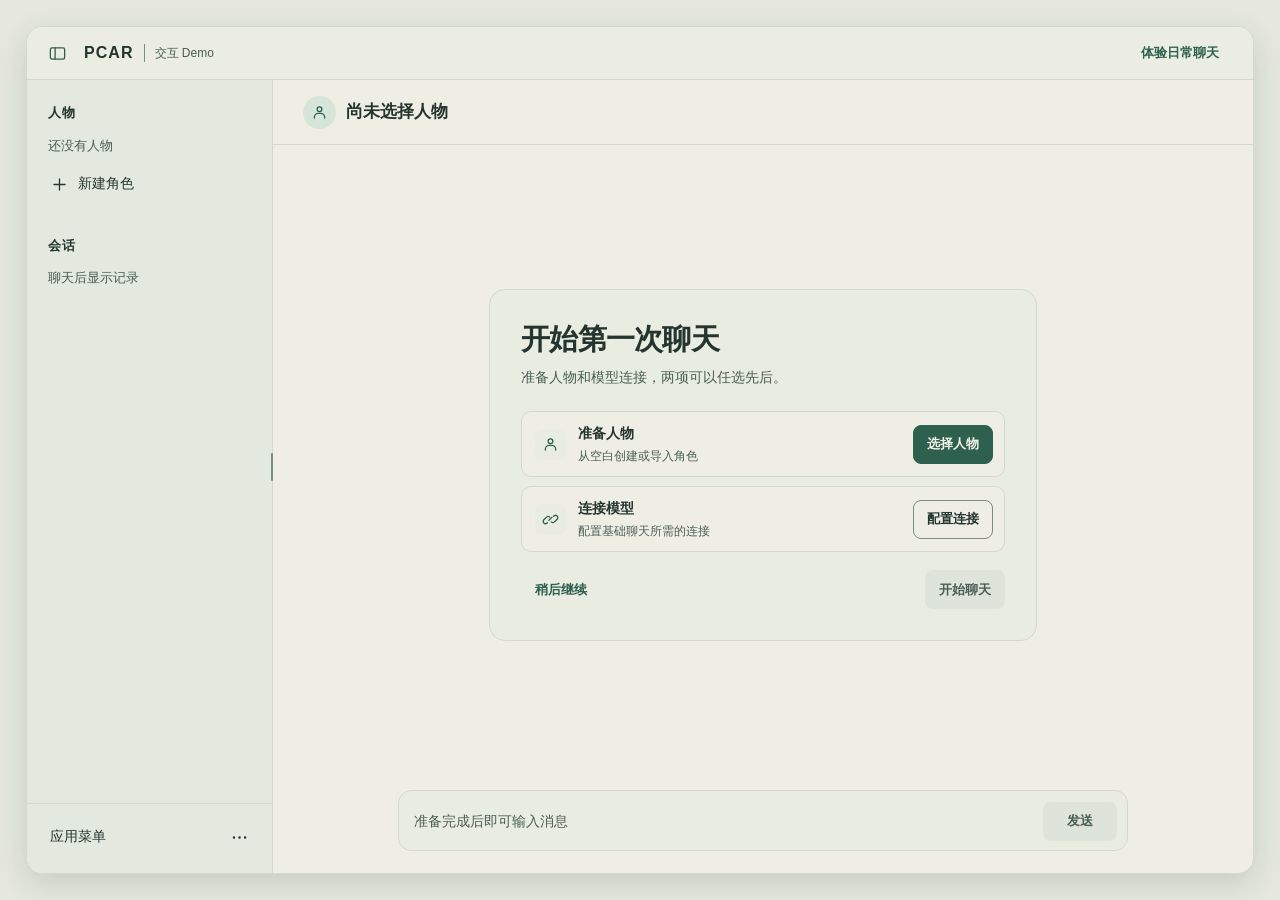
==== persona_runtime/workbench_web/index.html @ 3b4c65bb "feat: 合并 PCAR 1.3.0 会话命名与历史记忆候选" ====
<!doctype html>
<html lang="zh-CN" data-appearance="system">
<head>
  <meta charset="utf-8">
  <meta name="viewport" content="width=device-width, initial-scale=1">
  <meta http-equiv="Content-Security-Policy" content="default-src 'none'; script-src 'unsafe-inline'; style-src 'unsafe-inline'; img-src data:; connect-src 'none'; base-uri 'none'; form-action 'none'">
  <title>PCAR 工作台</title>
  <script id="appearance-startup">
    const appearanceRoot = document.documentElement;
    const systemAppearance = matchMedia("(prefers-color-scheme: dark)");
    const forcedColors = matchMedia("(forced-colors: active)");
    const themeTokens = ["stage","surface","rail","panel","field","accent","accent-hover",
                         "on-accent","focus","selected","hover","selection"];
    const rgb = hex => hex.match(/\w\w/g).map(part => parseInt(part,16));
    const blend = (from,to,weight) => from.map((value,i)=>Math.round(value+(to[i]-value)*weight));
    function luminance(color) {
      const linear=color.map(channel=>{
        const value=channel/255;
        return value<=.04045?value/12.92:((value+.055)/1.055)**2.4;
      });
      return .2126*linear[0]+.7152*linear[1]+.0722*linear[2];
    }
    function contrast(left,right) {
      const levels=[luminance(left),luminance(right)].sort((a,b)=>b-a);
      return (levels[0]+.05)/(levels[1]+.05);
    }
    function applyAccent(theme) {
      const value=appearanceRoot.dataset.accent;
      if(!/^#[0-9a-f]{6}$/i.test(value||"") || forcedColors.matches){
        for(const token of themeTokens)appearanceRoot.style.removeProperty("--"+token);
        return;
      }
      const seed=rgb(value), dark=theme==="dark";
      const bases=dark?["#1a211e","#232c27","#1e2823","#27332c","#19241e"]:
                       ["#e6e8de","#efeee4","#e4e9df","#e9ece1","#f3f1e7"];
      const ink=rgb(dark?"#dce6dc":"#24352f"), muted=rgb(dark?"#a2b6aa":"#495e54");
      function tint(base,weight,labels=[ink,muted]){
        while(weight>0){
          const result=blend(base,seed,weight);
          if(labels.every(label=>contrast(label,result)>=4.5))return result;
          weight-=.01;
        }
        return base;
      }
      const colors=bases.map(base=>tint(rgb(base),.08));
      const [stage,surface,rail,panel,field]=colors;
      const toward=dark?[255,255,255]:[0,0,0];
      const selected=tint(surface,.18), hover=tint(surface,.10);
      const selection=tint(surface,.26,[ink]);
      function legible(weight,ratio) {
        let adjusted=seed;
        for(let step=0;step<=100;step++){
          adjusted=blend(seed,toward,Math.min(1,weight+step/100));
          if([...colors,selected,hover,selection].every(background=>contrast(adjusted,background)>=ratio))break;
        }
        return adjusted;
      }
      const accent=legible(0,4.5), accentHover=legible(.12,4.5), focus=legible(0,3);
      const white=[255,255,255], black=[0,0,0];
      const foreground=Math.min(contrast(white,accent),contrast(white,accentHover))>=4.5?white:black;
      const palette=[stage,surface,rail,panel,field,accent,accentHover,foreground,focus,selected,hover,selection];
      themeTokens.forEach((token,i)=>appearanceRoot.style.setProperty("--"+token,"rgb("+palette[i].join(", ")+")"));
    }
    function applyAppearance() {
      const mode = appearanceRoot.dataset.appearance;
      const theme = mode === "system" ? (systemAppearance.matches ? "dark" : "light") : mode;
      appearanceRoot.dataset.theme = theme;
      applyAccent(theme);
      return theme;
    }
    applyAppearance();
  </script>
  <style>
    :root {
      color-scheme: light;
      --stage: #e6e8de;
      --surface: #efeee4;
      --rail: #e4e9df;
      --panel: #e9ece1;
      --titlebar: #ebece2;
      --field: #f3f1e7;
      --line: #d2d9ce;
      --line-strong: #7b8c81;
      --ink: #24352f;
      --muted: #495e54;
      --accent: #2e604f;
      --accent-hover: #234e40;
      --on-accent: #f3f0e6;
      --hover: #dfe8dd;
      --selected: #d6e5da;
      --selection: #c2d9ca;
      --neutral-bubble: #e5e3d9;
      --disabled: #dfe4db;
      --focus: #3e7562;
      --error: #943c32;
      --shadow: #20372b28;
      --overlay: #24392d52;
      --sidebar: 246px;
      font: 14px/1.55 "Segoe UI", "Microsoft YaHei UI", "Microsoft YaHei", "PingFang SC", sans-serif;
      color: var(--ink);
      background: var(--stage);
      accent-color: var(--accent);
      caret-color: var(--accent);
      scrollbar-color: var(--line-strong) transparent;
    }
    :root[data-theme="dark"] {
      color-scheme: dark;
      --stage: #1a211e;
      --surface: #232c27;
      --rail: #1e2823;
      --panel: #27332c;
      --titlebar: #252f29;
      --field: #19241e;
      --line: #34463a;
      --line-strong: #6c877a;
      --ink: #dce6dc;
      --muted: #a2b6aa;
      --accent: #a1c9b2;
      --accent-hover: #b3d3bf;
      --on-accent: #20332a;
      --hover: #2b4135;
      --selected: #304e40;
      --selection: #406551;
      --neutral-bubble: #303b32;
      --disabled: #2f4036;
      --focus: #88b9a1;
      --error: #eda497;
      --shadow: #08110d66;
      --overlay: #0d1712a6;
    }
    ::selection { background: var(--selection); color: var(--ink); }
    *, *::before, *::after { box-sizing: border-box; }
    body { margin: 0; min-width: 288px; }
    button, input, textarea, select { font: inherit; }
    :where(input:not([type="checkbox"], [type="radio"], [type="range"]), textarea, select) {
      min-width: 0; min-height: 38px; padding: 7px 10px; border-radius: 8px;
      border: 1px solid var(--line-strong); background: var(--field); color: var(--ink);
    }
    button { color: inherit; cursor: pointer; }
    button:disabled { cursor: default; }
    [hidden] { display: none !important; }
    :focus-visible { outline: 2px solid var(--focus); outline-offset: 3px; }
    h1, h2, h3, p { margin: 0; }
    .svg-symbols { position: absolute; width: 0; height: 0; overflow: hidden; }
    .icon { display: inline-block; width: 19px; height: 19px; flex: 0 0 auto; fill: none; stroke: currentColor; stroke-width: 1.65; stroke-linecap: round; stroke-linejoin: round; vertical-align: middle; }
    .stage { padding: 26px; min-height: 100dvh; display: grid; place-items: center; }
    .window { position: relative; display: grid; grid-template-rows: 53px minmax(0, 1fr); width: min(1388px, 100%); height: min(884px, calc(100dvh - 52px)); min-height: 440px; background: var(--surface); border: 1px solid var(--line); border-radius: 16px; box-shadow: 0 10px 30px var(--shadow); overflow: hidden; }
    .titlebar { display: flex; align-items: center; justify-content: space-between; gap: 12px; padding: 0 20px 0 13px; border-bottom: 1px solid var(--line); background: var(--titlebar); z-index: 3; }
    #announcement-open { margin-inline-start: auto; flex-shrink: 0; }
    .announcement-entry + .announcement-entry { border-top: 1px solid var(--line); padding-block-start: 12px; }
    .announcement-entry ul { padding-inline-start: 1.4em; }
    .announcement-entry li + li { margin-block-start: 6px; }
    .brand, .title-actions { display: flex; align-items: center; gap: 10px; }
    .brand strong { font-size: 16px; letter-spacing: .065em; }
    .demo-label { color: var(--muted); font-size: 12px; border-left: 1px solid var(--line-strong); padding-left: 10px; white-space: nowrap; }
    .layout { display: grid; min-height: 0; grid-template-columns: var(--sidebar) minmax(0, 1fr); }
    .layout.collapsed { grid-template-columns: 0 minmax(0, 1fr); }
    .sidebar { position: relative; min-height: 0; display: flex; flex-direction: column; background: var(--rail); border-right: 1px solid var(--line); }
    .sidebar-content { min-height: 0; flex: 1; overflow: auto; padding: 22px 14px 20px; scrollbar-width: thin; }
    .rail-section + .rail-section { margin-top: 29px; }
    .section-heading { display: flex; align-items: center; justify-content: space-between; min-height: 31px; padding: 0 3px 8px 7px; }
    .section-heading h2 { font-size: 13px; font-weight: 700; letter-spacing: .05em; }
    .rail-list { display: grid; gap: 4px; }
    .rail-row { display: flex; align-items: center; gap: 9px; min-height: 42px; width: 100%; padding: 6px 9px; border: 0; border-radius: 9px; background: transparent; text-align: left; }
    .rail-row:hover { background: var(--hover); }
    .rail-row[aria-current="true"] { background: var(--selected); font-weight: 650; }
    .row-text { min-width: 0; overflow: hidden; white-space: nowrap; text-overflow: ellipsis; }
    .rail-empty { color: var(--muted); font-size: 13px; padding: 3px 7px 7px; }
    .rail-search { display: flex; align-items: center; gap: 7px; margin-bottom: 9px; padding: 0 9px; height: 37px; background: var(--field); border: 1px solid var(--line-strong); border-radius: 8px; color: var(--muted); }
    .rail-search input { min-width: 0; min-height: 0; width: 100%; padding: 0; background: transparent; border: 0; outline: 0; color: var(--ink); font-size: 13px; }
    .rail-search:focus-within { outline: 2px solid var(--focus); outline-offset: 2px; }
    .rail-search .icon { width: 15px; height: 15px; }
    .rail-footer { margin-top: auto; padding: 12px 14px 15px; border-top: 1px solid var(--line); }
    .rail-footer button { justify-content: space-between; }
    .menu { position: absolute; z-index: 5; bottom: 62px; left: 12px; right: 12px; max-height: calc(100% - 74px); overflow: auto; border: 1px solid var(--line-strong); padding: 6px; border-radius: 12px; background: var(--surface); box-shadow: 0 8px 24px var(--shadow); }
    .menu button { min-height: 38px; }
    .appearance-setting { padding: 6px 9px 10px; margin-bottom: 3px; border-bottom: 1px solid var(--line); }
    .resize { position: absolute; inset: 0 -4px 0 auto; width: 8px; z-index: 2; cursor: ew-resize; touch-action: none; }
    .resize::after { content: ""; position: absolute; top: 47%; left: 3px; width: 2px; height: 28px; background: var(--line-strong); border-radius: 2px; }
    .collapsed .sidebar { visibility: hidden; overflow: hidden; }
    .scrim { display: none; }
    .conversation { min-width: 0; min-height: 0; display: grid; grid-template-columns: minmax(0, 1fr); grid-template-rows: 65px minmax(0, 1fr) auto; }
    .chat-header { display: flex; align-items: center; justify-content: space-between; gap: 12px; padding: 0 clamp(14px, 3vw, 30px); border-bottom: 1px solid var(--line); }
    .chat-person { display: flex; align-items: center; gap: 10px; min-width: 0; }
    .chat-person h1 { overflow: hidden; text-overflow: ellipsis; white-space: nowrap; font-size: 17px; font-weight: 700; }
    .avatar { width: 33px; height: 33px; display: inline-grid; place-items: center; flex: 0 0 auto; border-radius: 50%; overflow: hidden; background: var(--selected); color: var(--accent); }
    .avatar img { display: block; width: 100%; height: 100%; object-fit: cover; }
    .appearance-accent { display: flex; align-items: center; gap: 8px; }
    .appearance-accent input { width: 36px; height: 28px; padding: 1px; cursor: pointer; }
    .persona-image-preview { display: block; width: 120px; height: 68px; object-fit: cover; border-radius: 8px; margin-block: 6px; }
    .persona-image-preview[data-kind="avatar"] { width: 48px; height: 48px; border-radius: 50%; }
    .persona-image-preview[hidden] { display: none; }
    .avatar.small { width: 29px; height: 29px; }
    .avatar.small .icon { width: 16px; height: 16px; }
    .timeline { overflow: auto; min-height: 0; padding: 28px clamp(12px, 4vw, 44px); scrollbar-width: thin; }
    .timeline.has-wallpaper {
      background-image: linear-gradient(color-mix(in srgb, var(--surface) 62%, transparent),
                                        color-mix(in srgb, var(--surface) 62%, transparent)), var(--chat-wallpaper);
      background-size: cover;
      background-position: center;
      background-repeat: no-repeat;
    }
    @media (forced-colors: active) { .timeline.has-wallpaper { background-image: none; } }
    .timeline.first { display: grid; align-items: center; justify-items: center; }
    .onboarding { width: min(100%, 548px); padding: clamp(18px, 3.2vw, 31px); background: var(--panel); border: 1px solid var(--line); border-radius: 16px; }
    .onboarding h2 { font-size: clamp(22px, 2.6vw, 29px); line-height: 1.25; font-weight: 700; letter-spacing: -.025em; }
    .onboarding > p { margin-top: 10px; color: var(--muted); }
    .setup-steps { display: grid; gap: 9px; margin: 23px 0 18px; }
    .step { display: flex; align-items: center; gap: 12px; min-height: 66px; padding: 10px 11px 10px 13px; border: 1px solid var(--line); border-radius: 10px; background: var(--surface); }
    .step .step-copy { min-width: 0; flex: 1; }
    .step strong { display: block; font-size: 14px; }
    .step small { display: block; color: var(--muted); font-size: 12px; margin-top: 2px; overflow-wrap: anywhere; }
    .step-icon { display: inline-grid; place-items: center; flex: 0 0 auto; width: 31px; height: 31px; color: var(--accent); background: var(--panel); border-radius: 8px; }
    .guide-actions { display: flex; align-items: center; justify-content: space-between; gap: 10px; }
    .button { display: inline-flex; align-items: center; justify-content: center; gap: 7px; min-height: 39px; padding: 7px 13px; border: 1px solid var(--line-strong); border-radius: 8px; background: var(--surface); font-size: 13px; font-weight: 600; white-space: nowrap; }
    .button:hover { background: var(--hover); }
    .button.primary { background: var(--accent); color: var(--on-accent); border-color: var(--accent); }
    .button.primary:hover { background: var(--accent-hover); }
    .button.ghost { border-color: transparent; background: transparent; color: var(--accent); }
    .button.ghost:hover { background: var(--hover); }
    .button:disabled, .button.primary:disabled { background: var(--disabled); border-color: transparent; color: var(--muted); }
    .icon-button { display: inline-grid; place-items: center; width: 34px; height: 34px; padding: 0; border: 0; border-radius: 8px; background: transparent; color: var(--accent); }
    .icon-button:hover { background: var(--hover); }
    .conversation-inner { width: min(100%, 730px); margin: 0 auto; display: grid; align-content: start; gap: 13px; }
    .date-divider { justify-self: center; color: var(--muted); font-size: 12px; margin: 7px 0 9px; }
    .has-wallpaper :is(.date-divider, .chat-empty, .outbox-status) { background: var(--surface); border-radius: 9px; padding: 3px 9px; }
    .bubble { width: fit-content; max-width: min(82%, 555px); padding: 11px 15px; border-radius: 14px; background: var(--neutral-bubble); overflow-wrap: anywhere; white-space: pre-wrap; }
    .bubble[data-clock]::after { content: attr(data-clock); display: block; margin-top: 3px; color: var(--muted); font-size: 11px; line-height: 1.3; font-variant-numeric: tabular-nums; }
    .bubble.own[data-clock]::after { text-align: end; }
    .bubble.own { justify-self: end; background: var(--selected); border-end-end-radius: 5px; }
    .bubble.reply { border-end-start-radius: 5px; }
    button.bubble { border: 0; font: inherit; color: inherit; text-align: start; cursor: pointer; }
    .message-with-menu { display: flex; align-items: center; gap: 6px; width: fit-content; max-width: min(92%, 600px); }
    .message-with-menu.own-message { justify-self: end; flex-direction: row-reverse; }
    .message-with-menu > .bubble { max-width: 100%; min-width: 0; }
    .message-menu { flex: none; min-width: 28px; min-height: 28px; padding: 2px; border: 0; border-radius: 6px;
      background: transparent; color: var(--muted); font: inherit; cursor: pointer; }
    .message-menu:hover, .message-menu:focus-visible { color: var(--text); background: var(--neutral-bubble); }
    @media (pointer: coarse) { .message-menu { min-width: 44px; min-height: 44px; } }
    .history-reference { display: flex; align-items: center; gap: .7rem; color: var(--muted); margin-bottom: 6px; }
    .history-reference span { min-width: 0; overflow: hidden; white-space: nowrap; text-overflow: ellipsis; }
    #history-reference > button { flex: none; }
    .input-buffer { display: flex; flex-wrap: wrap; align-items: center; gap: .35rem; width: min(100%, 730px); margin: 0 auto 5px; color: var(--muted); font-size: 13px; }
    .input-buffer span { flex: 1 0 auto; }
    .input-buffer .button { min-height: 33px; padding: 4px 9px; }
    .bubble[data-awaiting-confirmation] { outline: 1px dashed var(--line-strong); outline-offset: -1px; }
    .history-actions { justify-self: start; }
    .sample-bubble { width: min(78%, var(--sample-width, 295px)); display: grid; gap: 7px; padding: 16px 17px; }
    .sample-bubble span { height: 4px; display: block; border-radius: 4px; background: var(--line-strong); opacity: .6; }
    .chat-empty { display: grid; justify-items: center; align-content: center; gap: 11px; min-height: 100%; color: var(--muted); text-align: center; }
    .chat-empty strong { color: var(--ink); font-size: 18px; }
    .composer-wrap { padding: 5px clamp(12px, 4vw, 44px) 22px; }
    .composer { display: flex; align-items: flex-end; width: min(100%, 730px); gap: 10px; min-height: 61px; margin: 0 auto; padding: 9px 10px 9px 14px; background: var(--surface); border: 1px solid var(--line-strong); border-radius: 13px; }
    .composer.off { background: var(--panel); border-color: var(--line); }
    .composer textarea { flex: 1; min-width: 0; resize: none; field-sizing: content; min-height: 37px; max-height: 100px; padding: 7px 1px; border: 0; outline: none; background: transparent; color: var(--ink); line-height: 1.55; }
    .composer:focus-within { outline: 2px solid var(--focus); outline-offset: 2px; }
    input::placeholder, textarea::placeholder { color: var(--muted); opacity: 1; }
    .composer .button { min-width: 74px; }
    dialog { width: min(530px, calc(100vw - 30px)); max-height: calc(100dvh - 36px); padding: 0; border: 1px solid var(--line-strong); border-radius: 15px; color: var(--ink); background: var(--surface); box-shadow: 0 14px 40px var(--shadow); }
    dialog::backdrop { background: var(--overlay); }
    .dialog-head { display: flex; align-items: center; justify-content: space-between; gap: 12px; border-bottom: 1px solid var(--line); padding: 14px 18px 14px 22px; }
    .dialog-head h2 { font-size: 19px; }
    .dialog-body { padding: 19px 22px; display: grid; gap: 13px; }
    .dialog-foot { position: sticky; bottom: 0; display: flex; justify-content: flex-end; gap: 8px; padding: 13px 22px; border-top: 1px solid var(--line); background: var(--surface); }
    .dialog-foot:empty { display: none; }
    .import-original, .import-citation { white-space: pre-wrap; overflow-wrap: anywhere; }
    .import-range [hidden] { display: none; }
    .import-range-warning { padding: 9px 11px; border-left: 3px solid var(--accent); background: var(--panel); }
    .deepseek-guide { display: grid; gap: 12px; }
    .deepseek-guide figure { margin: 0; padding: 9px; border: 1px solid var(--line); border-radius: 9px; background: var(--surface); }
    .deepseek-guide figcaption { padding: 8px 2px 0; }
    .deepseek-guide figcaption p { margin-top: 3px; color: var(--muted); }
    .deepseek-diagram { display: flex; min-height: 46px; align-items: center; flex-wrap: wrap; gap: 6px; padding: 6px 9px; background: var(--field); border-radius: 6px; }
    .deepseek-guide-token { padding: 4px 6px; border: 1px solid var(--line-strong); border-radius: 5px; font-size: 13px; font-weight: 600; }
    .deepseek-guide-token.highlight { background: var(--selected); }
    .deepseek-guide-token.archive { border-radius: 3px 9px 3px 3px; font-family: monospace; }
    .deepseek-guide-arrow { line-height: 1; font-size: 19px; color: var(--accent); }
    .deepseek-guide-avatar { position: relative; width: 28px; height: 28px; border: 1px solid var(--line-strong); border-radius: 50%; background: var(--selected); }
    .deepseek-guide-avatar::before, .deepseek-guide-avatar::after { content: ""; position: absolute; background: var(--accent); left: 50%; transform: translateX(-50%); }
    .deepseek-guide-avatar::before { width: 7px; height: 7px; top: 5px; border-radius: 50%; }
    .deepseek-guide-avatar::after { width: 14px; height: 7px; bottom: 4px; border-radius: 8px 8px 3px 3px; }
    .import-create-actions { width:100%; display:flex; align-items:center; flex-wrap:wrap; justify-content:space-between; gap:7px; }
    .import-create-actions label { display:flex; align-items:center; gap:5px; }
    .import-card-toast { position: fixed; z-index: 1; inset-block-start: 14px; inset-inline: 0; inline-size: fit-content;
      max-inline-size: calc(100vw - 28px); margin-inline: auto; padding: 9px 15px; border-radius: 10px;
      background: var(--ink); color: var(--surface); font-weight: 600; text-align: center; overflow-wrap: anywhere;
      pointer-events: none; box-shadow: 0 3px 12px var(--shadow); }
    textarea[aria-invalid="true"] { border-color: var(--error); outline: 2px solid var(--error); outline-offset: 1px; }
    dialog textarea.import-card-prompt { min-height: clamp(160px, 38dvh, 440px); line-height: 1.5; }
    .field[hidden] { display: none; }
    @keyframes pcar-card-field-shake {
      25%, 75% { transform: translateX(-3px); }
      50% { transform: translateX(3px); }
    }
    @media (prefers-reduced-motion: no-preference) {
      .card-field-shake { animation: pcar-card-field-shake 230ms ease-out; }
    }
    .import-template-row { display:flex; align-items:center; flex-wrap:wrap; justify-content:space-between; gap:8px; color:var(--muted); }
    .import-conflict-dialog { width:min(460px,calc(100vw - 30px)); }
    .import-conflict-row { display:grid; gap:6px; border-left:3px solid var(--error); padding:8px 12px; background:var(--surface); overflow-wrap:anywhere; }
    .import-conflict-row p { margin:0; }
    .import-conflict-row .button { justify-self:start; }
    .import-section-label { display: block; font-weight: 600; color: var(--muted); }
    .import-citation { max-width: 100%; text-align: left; }
    .import-batch { display: grid; gap: 5px; border-bottom: 1px solid var(--line); padding-bottom: 9px; }
    .import-batch .button { justify-self: start; }
    .import-editor-section { min-width: 0; border-top: 1px solid var(--line); padding: 8px 0; }
    .import-editor-section[open] > summary { margin-bottom: 9px; }
    .import-editor-section pre { margin: 0; font: inherit; }
    .fields { display: grid; gap: 12px; }
    .field { display: grid; gap: 5px; font-weight: 600; }
    .field :is(input:not([type="checkbox"], [type="radio"]), textarea, select) { width: 100%; font-weight: 400; }
    .field textarea { min-height: 66px; resize: vertical; }
    .hint { font-size: 13px; color: var(--muted); font-weight: 400; }
    .error { color: var(--error); font-size: 13px; }
    details { border: 1px solid var(--line); padding: 9px 11px; border-radius: 9px; background: var(--panel); }
    summary { cursor: pointer; font-weight: 600; }
    details > div, details > p { margin-top: 10px; }
    .tablist, .inline-actions { display: flex; flex-wrap: wrap; gap: 7px; }
    .tablist button[aria-pressed="true"] { background: var(--selected); border-color: var(--line-strong); }
    .profile-head { display: flex; align-items: center; gap: 10px; }
    .profile-head strong { font-size: 17px; overflow-wrap: anywhere; }
    .profile-text { white-space: pre-wrap; overflow-wrap: anywhere; }
    .summary-list { display: grid; gap: 7px; padding: 0; margin: 0; list-style: none; }
    .summary-list li { border-bottom: 1px solid var(--line); padding-bottom: 8px; overflow-wrap: anywhere; }
    .toast { position: absolute; right: 20px; bottom: 100px; padding: 10px 14px; max-width: calc(100% - 40px); border: 1px solid var(--line-strong); background: var(--panel); color: var(--accent); border-radius: 10px; box-shadow: 0 2px 16px var(--shadow); z-index: 6; }
    @media (max-width: 760px) {
      .stage { display: block; padding: 0; }
      .window { border: 0; border-radius: 0; box-shadow: none; height: 100dvh; min-height: 380px; }
      .layout, .layout.collapsed { grid-template-columns: minmax(0, 1fr); }
      .sidebar { position: absolute; z-index: 4; top: 53px; left: 0; bottom: 0; width: min(270px, 85vw); transform: translateX(-100%); visibility: hidden; }
      .layout.drawer-open .sidebar { transform: translateX(0); visibility: visible; overflow: visible; }
      .layout.drawer-open .scrim { display: block; position: absolute; inset: 53px 0 0; z-index: 3; border: 0; background: var(--overlay); }
      .sidebar .resize { display: none; }
      .titlebar { padding-right: 9px; }
      .title-actions .button { min-height: 34px; padding: 5px 7px; font-size: 12px; }
      .timeline { padding-top: 16px; padding-bottom: 16px; }
      .composer-wrap { padding-bottom: 12px; }
    }
    @media (max-width: 400px) {
      .step-icon { display: none; }
      .step { gap: 8px; padding-left: 10px; }
      .step .button { padding: 6px 8px; }
      .demo-label { display: none; }
    }
  </style>
</head>
<body>
  <svg class="svg-symbols" xmlns="http://www.w3.org/2000/svg" aria-hidden="true">
    <symbol id="i-sidebar" viewBox="0 0 24 24"><rect x="3" y="5" width="18" height="14" rx="2"/><path d="M9 5v14"/></symbol>
    <symbol id="i-person" viewBox="0 0 24 24"><circle cx="12" cy="8" r="3"/><path d="M5.5 19v-1a5 5 0 0 1 5-5h3a5 5 0 0 1 5 5v1"/></symbol>
    <symbol id="i-chat" viewBox="0 0 24 24"><path d="M5 5h14a2 2 0 0 1 2 2v8a2 2 0 0 1-2 2h-8l-5 4v-4H5a2 2 0 0 1-2-2V7a2 2 0 0 1 2-2Z"/><path d="M8 10h8m-8 3h5"/></symbol>
    <symbol id="i-link" viewBox="0 0 24 24"><path d="m10 13 4-4m-6 7-1 1a3 3 0 0 1-4-4l4-4a3 3 0 0 1 4 0m2 6a3 3 0 0 0 4 0l4-4a3 3 0 0 0-4-4l-1 1"/></symbol>
    <symbol id="i-check" viewBox="0 0 24 24"><path d="m6 12 4 4 8-8"/></symbol>
    <symbol id="i-plus" viewBox="0 0 24 24"><path d="M12 5v14M5 12h14"/></symbol>
    <symbol id="i-search" viewBox="0 0 24 24"><circle cx="10.5" cy="10.5" r="5.5"/><path d="m15 15 4 4"/></symbol>
    <symbol id="i-more" viewBox="0 0 24 24"><path d="M5 12h.1m6.9 0h.1m6.9 0h.1" stroke-width="3"/></symbol>
    <symbol id="i-close" viewBox="0 0 24 24"><path d="m6 6 12 12M18 6 6 18"/></symbol>
  </svg>
  <div class="stage">
    <div class="window">
      <header class="titlebar">
        <div class="brand"><button id="sidebar-toggle" class="icon-button" aria-label="收起侧栏" aria-controls="sidebar" aria-expanded="true"><svg class="icon" aria-hidden="true"><use href="#i-sidebar"/></svg></button><strong>PCAR</strong><span class="demo-label">交互 Demo</span></div>
        <button class="button ghost" id="announcement-open" type="button" hidden>公告</button>
        <div class="title-actions"><button class="button ghost" id="sample-mode">体验日常聊天</button></div>
      </header>
      <div class="layout" id="layout">
        <aside class="sidebar" id="sidebar" aria-label="人物与会话">
          <div class="sidebar-content">
            <section class="rail-section" aria-labelledby="people-heading">
              <div class="section-heading"><h2 id="people-heading">人物</h2></div>
              <div class="rail-list" id="people"></div>
              <button class="rail-row" id="new-person"><svg class="icon" aria-hidden="true"><use href="#i-plus"/></svg><span>新建角色</span></button>
            </section>
            <section class="rail-section" aria-labelledby="sessions-heading">
              <div class="section-heading"><h2 id="sessions-heading">会话</h2><button class="button ghost" id="rename-session" type="button" hidden>重命名</button><button class="icon-button" id="new-session" aria-label="新建会话" hidden><svg class="icon" aria-hidden="true"><use href="#i-plus"/></svg></button></div>
              <label class="rail-search" id="search-box" hidden><svg class="icon" aria-hidden="true"><use href="#i-search"/></svg><input id="session-search" type="search" placeholder="查找会话" aria-label="查找会话" autocomplete="off"></label>
              <button class="rail-row" id="import-history" hidden><svg class="icon" aria-hidden="true"><use href="#i-plus"/></svg><span>导入历史并接着聊</span></button>
              <div class="rail-list" id="sessions"></div>
            </section>
          </div>
          <div class="rail-footer"><button class="rail-row" id="menu-toggle" aria-controls="app-menu" aria-expanded="false"><span>应用菜单</span><svg class="icon" aria-hidden="true"><use href="#i-more"/></svg></button></div>
          <div class="menu" id="app-menu" hidden>
            <label class="field appearance-setting">外观
              <select id="appearance-mode">
                <option value="system">跟随系统</option>
                <option value="light">浅色模式</option>
                <option value="dark">深色模式</option>
              </select>
            </label>
            <div class="appearance-setting appearance-accent">
              <label for="appearance-accent">主题主色</label>
              <input id="appearance-accent" type="color" value="#2e604f">
              <button class="button ghost" type="button" id="appearance-reset">恢复默认</button>
            </div>
            <button class="rail-row" data-menu="connection">模型连接</button>
            <button class="rail-row" data-menu="advanced">高级设置</button>
            <button class="rail-row" data-menu="help">使用帮助</button>
            <button class="rail-row" data-menu="reset">重置演示</button>
          </div>
          <div class="resize" id="sidebar-resize" role="separator" aria-label="调整侧栏宽度" aria-orientation="vertical" aria-valuemin="190" aria-valuemax="330" aria-valuenow="246" tabindex="0"></div>
        </aside>
        <button class="scrim" id="scrim" aria-label="关闭侧栏"></button>
        <main class="conversation" aria-labelledby="current-person">
          <header class="chat-header">
            <div class="chat-person"><span class="avatar" id="chat-avatar"><svg class="icon" aria-hidden="true"><use href="#i-person"/></svg></span><h1 id="current-person">尚未选择人物</h1></div>
            <div>
              <button id="session-privacy" class="button ghost" type="button" hidden>会话授权</button>
              <button id="profile-button" class="button ghost" hidden>人物资料</button>
            </div>
          </header>
          <div class="timeline first" id="timeline"></div>
          <div class="composer-wrap">
            <div id="chat-status" class="history-reference" role="status" hidden><span></span><button type="button" class="button ghost" hidden>更新模型连接</button></div>
            <div id="history-reference" class="history-reference" hidden><span></span><button type="button" class="button ghost">取消引用</button></div>
            <div id="input-buffer" class="input-buffer" hidden>
              <button type="button" class="button ghost" id="input-buffer-settings">输入缓冲</button>
              <span id="input-buffer-status" role="status"></span>
              <button type="button" class="button ghost" id="input-buffer-cancel" hidden>取消本轮</button>
              <button type="button" class="button primary" id="input-buffer-confirm" hidden>确认发送本轮</button>
            </div>
            <form class="composer off" id="composer" autocomplete="off">
              <textarea id="message" rows="1" aria-label="输入消息" placeholder="准备完成后即可输入消息" maxlength="1500" disabled></textarea>
              <button class="button primary" id="send" disabled>发送</button>
              <button class="button" type="button" id="community-search" hidden disabled>联网查找</button>
              <button class="button" type="button" id="long-reply-send" title="发送并明确请求完整长文" hidden disabled>请求长文</button>
            </form>
          </div>
        </main>
      </div>
      <div class="toast" id="toast" role="status" hidden></div>
    </div>
  </div>
  <dialog id="announcement-dialog" aria-labelledby="announcement-title">
    <div class="dialog-head"><h2 id="announcement-title">公告</h2></div>
    <div class="dialog-body">
      <label id="announcement-filters" class="field" hidden>分类
        <select id="announcement-filter">
          <option value="all">全部</option><option value="release">版本更新</option><option value="notice">作者通知</option>
        </select>
      </label>
      <div id="announcement-list" class="fields"></div>
      <p id="announcement-status" class="hint" role="status"></p>
    </div>
    <div class="dialog-foot">
      <button id="announcement-refresh" class="button" type="button" hidden>刷新</button>
      <button id="announcement-center" class="button" type="button" hidden>查看公告</button>
      <button id="announcement-ack" class="button primary" type="button">知道了</button>
    </div>
  </dialog>
  <dialog id="dialog" aria-labelledby="dialog-title">
    <form id="dialog-form" autocomplete="off">
      <div class="dialog-head"><h2 id="dialog-title"></h2><button class="icon-button" id="dialog-close" type="button" aria-label="关闭"><svg class="icon" aria-hidden="true"><use href="#i-close"/></svg></button></div>
      <div class="dialog-body" id="dialog-body"></div>
      <div class="dialog-foot" id="dialog-actions"></div>
    </form>
  </dialog>
  <dialog id="quota-dialog" aria-labelledby="quota-title" aria-describedby="quota-description">
    <div class="dialog-head"><h2 id="quota-title">已达到模型调用限额</h2></div>
    <div class="dialog-body"><p id="quota-description"></p><p id="quota-result" role="status"></p></div>
    <div class="dialog-foot"><button type="button" class="button" id="quota-wait">保留限额，继续等待</button>
      <button type="button" class="button primary" id="quota-allow">临时放行并继续</button></div>
  </dialog>
  <dialog id="repair-dialog" aria-labelledby="repair-title" aria-describedby="repair-description">
    <div class="dialog-head"><h2 id="repair-title">修复中</h2></div>
    <div class="dialog-body"><p id="repair-description" role="status" aria-live="polite"></p></div>
    <div class="dialog-foot"><button type="button" class="button" id="repair-exit">安全退出工作台</button></div>
  </dialog>
  <script>
    "use strict";

    const byId = id => document.getElementById(id);
    const timeline = byId("timeline");
    const message = byId("message");
    const dialog = byId("dialog");
    const dialogBody = byId("dialog-body");
    const dialogForm = byId("dialog-form");
    const sidebarQuery = matchMedia("(max-width: 760px)");
    const profileFields = [
      ["name", "名称", "input", 40],
      ["introduction", "人物介绍", "textarea", 600],
      ["traits", "性格与边界", "textarea", 600],
      ["expression", "表达习惯", "textarea", 600],
      ["background", "背景、外貌与兴趣", "textarea", 600],
      ["relationship", "关系说明", "textarea", 600]
    ];
    let nextId = 0;
    let viewport = { collapsed: false, drawerOpen: false, width: 246 };
    let state = freshState();
    let returnFocus = null;
    let toastTimer = null;

    function freshState() {
      return { people: [], current: null, connected: false, guide: true, paused: false, model: "deepseek-v4-pro" };
    }

    function icon(name) {
      return '<svg class="icon" aria-hidden="true"><use href="#i-' + name + '"/></svg>';
    }

    function currentPerson() {
      return state.people.find(person => person.id === state.current);
    }

    function currentSession() {
      const person = currentPerson();
      return person?.sessions.find(session => session.id === person.activeSession);
    }

    function ready() {
      return Boolean(currentSession() && (window.pcarLive?.active || state.connected) && !state.guide);
    }

    function createSession(person, label, sample = false) {
      const session = { id: ++nextId, label, sample, draft: "", messages: [] };
      person.sessions.unshift(session);
      person.activeSession = session.id;
      return session;
    }

    function createPerson(profile, sample = false) {
      const person = { id: ++nextId, profile, sample, materials: [], versions: [], memory: false, sessions: [] };
      createSession(person, sample ? "当前会话" : "新会话", sample);
      if (sample) {
        const active = person.activeSession;
        createSession(person, "较早的会话");
        person.sessions.reverse();
        person.activeSession = active;
      }
      state.people.push(person);
      return person;
    }

    function notify(text) {
      const toast = byId("toast");
      clearTimeout(toastTimer);
      toast.textContent = text;
      toast.hidden = false;
      toastTimer = setTimeout(() => { toast.hidden = true; }, 2600);
    }

    function showMenu(open) {
      byId("app-menu").hidden = !open;
      byId("menu-toggle").setAttribute("aria-expanded", String(open));
    }

    function applySidebar() {
      const narrow = sidebarQuery.matches;
      const expanded = narrow ? viewport.drawerOpen : !viewport.collapsed;
      byId("layout").classList.toggle("collapsed", !narrow && !expanded);
      byId("layout").classList.toggle("drawer-open", narrow && expanded);
      byId("sidebar").inert = !expanded;
      document.querySelector(".conversation").inert = narrow && expanded;
      const toggle = byId("sidebar-toggle");
      toggle.setAttribute("aria-expanded", String(expanded));
      toggle.setAttribute("aria-label", expanded ? "收起侧栏" : "打开侧栏");
      if (!expanded) showMenu(false);
    }

    function closeDrawer() {
      viewport.drawerOpen = false;
      applySidebar();
    }

    function selectPerson(person) {
      if(window.pcarLive?.active)return window.pcarLive.select(person);
      state.current = person.id;
      byId("session-search").value = "";
      closeDrawer();
      render({ scrollToEnd: true });
    }

    function emptyList(container, text) {
      const item = document.createElement("p");
      item.className = "rail-empty";
      item.textContent = text;
      container.append(item);
    }

    function listButton(label, selected, handler, showAvatar = false) {
      const button = document.createElement("button");
      button.className = "rail-row";
      if (selected) button.setAttribute("aria-current", "true");
      if (showAvatar) button.innerHTML = '<span class="avatar small">' + icon("person") + '</span>';
      const caption = document.createElement("span");
      caption.className = "row-text";
      caption.textContent = label;
      button.title = label;
      button.append(caption);
      button.addEventListener("click", handler);
      return button;
    }

    function renderPeople() {
      const container = byId("people");
      container.replaceChildren();
      if (!state.people.length) emptyList(container, "还没有人物");
      for (const person of state.people) {
        const row=listButton(person.profile.name, person.id === state.current, () => selectPerson(person), true);
        window.pcarLive?.avatar?.(row.querySelector(".avatar"),person.id);
        container.append(row);
      }
    }

    function renderSessions() {
      const container = byId("sessions");
      const person = currentPerson();
      byId("new-session").hidden = !person;
      byId("rename-session").hidden = !window.pcarLive?.active || !currentSession()?.id;
      byId("import-history").hidden = !person || !window.pcarLive?.active;
      byId("search-box").hidden = !person;
      container.replaceChildren();
      if (!person) {
        emptyList(container, "聊天后显示记录");
        return;
      }
      const query = byId("session-search").value.trim().toLowerCase();
      const found = person.sessions.filter(session => session.label.toLowerCase().includes(query));
      if (!found.length) emptyList(container, "没有匹配的会话");
      for (const session of found) {
        container.append(listButton(session.label, session.id === person.activeSession, () => {
          if(window.pcarLive?.active)return window.pcarLive.select(person,false,true,session.id);
          person.activeSession = session.id;
          closeDrawer();
          render({ scrollToEnd: true });
        }));
      }
    }

    function renderOnboarding() {
      const person = currentPerson();
      timeline.classList.add("first");
      if (state.paused) {
        timeline.innerHTML = '<div class="chat-empty">' + icon("chat") +
          '<strong>继续完成设置</strong><p>准备人物和模型连接后，即可开始聊天。</p>' +
          '<button class="button primary" data-guide="resume">继续设置</button></div>';
        return;
      }
      timeline.innerHTML =
        '<section class="onboarding" aria-labelledby="guide-heading">' +
          '<h2 id="guide-heading">开始第一次聊天</h2>' +
          '<p>准备人物和模型连接，两项可以任选先后。</p>' +
          '<div class="setup-steps">' +
            '<div class="step"><span class="step-icon">' + icon(person ? "check" : "person") + '</span>' +
              '<div class="step-copy"><strong>准备人物</strong><small id="guide-person"></small></div>' +
              '<button class="button ' + (person ? '' : 'primary') + '" data-guide="person">' + (person ? '更换人物' : '选择人物') + '</button></div>' +
            '<div class="step"><span class="step-icon">' + icon(state.connected ? "check" : "link") + '</span>' +
              '<div class="step-copy"><strong>连接模型</strong><small>' + (state.connected ? (window.pcarLive?.active ? '模型连接已配置' : '演示连接已就绪') : '配置基础聊天所需的连接') + '</small></div>' +
              '<button class="button ' + (!state.connected && person ? 'primary' : '') + '" data-guide="connection">' + (state.connected ? '查看连接' : '配置连接') + '</button></div>' +
          '</div><div class="guide-actions">' +
            '<button class="button ghost" data-guide="pause">稍后继续</button>' +
            '<button class="button primary" data-guide="start"' + (person && state.connected ? '' : ' disabled') + '>开始聊天</button>' +
          '</div></section>';
      byId("guide-person").textContent = person ? person.profile.name : "从空白创建或导入角色";
    }

    function renderMessages(session) {
      if(window.pcarLive?.active)return window.pcarLive.draw(session);
      timeline.classList.remove("first");
      if (!session.sample && !session.messages.length) {
        timeline.innerHTML = '<div class="chat-empty">' + icon("chat") + '<strong>还没有消息</strong><p>从下方发出第一条消息。</p></div>';
        return;
      }
      const thread = document.createElement("div");
      thread.className = "conversation-inner";
      thread.innerHTML = '<div class="date-divider">' + (session.sample ? "聊天样式预览" : "今天") + '</div>';
      if (session.sample) {
        thread.insertAdjacentHTML("beforeend",
          '<div class="bubble own sample-bubble" style="--sample-width:240px" aria-label="用户消息样式"><span></span><span style="width:63%"></span></div>' +
          '<div class="bubble reply sample-bubble" style="--sample-width:310px" aria-label="人物消息样式"><span></span><span style="width:72%"></span><span style="width:87%"></span></div>' +
          '<div class="bubble reply sample-bubble" style="--sample-width:188px" aria-hidden="true"><span style="width:76%"></span></div>');
      }
      for (const text of session.messages) {
        const bubble = document.createElement("p");
        bubble.className = "bubble own";
        bubble.textContent = text;
        thread.append(bubble);
      }
      timeline.replaceChildren(thread);
    }

    function updateSendButton() {
      const session=currentSession(), send=byId("send");
      const manual=Boolean(window.pcarLive?.active && session?.inputBuffer?.manual);
      send.textContent=manual?"加入本轮":"发送";
      send.disabled = !ready() || session?.readOnly || session?.historyPreparing || !state.connected || window.pcarLive?.offline ||
        window.pcarLive?.selecting || window.pcarLive?.pendingDraft || session?.sending || session?.bufferWorking || !message.value.trim();
      const longReply=byId("long-reply-send");
      longReply.hidden=!(window.pcarLive?.active && session?.longReplyAvailable);
      longReply.disabled=longReply.hidden||send.disabled;
      window.pcarLive?.renderInputBuffer?.();
    }

    function render({ scrollToEnd = false } = {}) {
      const previousScroll = timeline.scrollTop;
      const reading=window.pcarLive?.capture();
      const person = currentPerson();
      const session = currentSession();
      renderPeople();
      renderSessions();
      byId("current-person").textContent = person?.profile.name ?? "尚未选择人物";
      window.pcarLive?.appearance?.(person?.id);
      byId("profile-button").hidden = !person;
      if (ready()) renderMessages(session);
      else renderOnboarding();
      timeline.scrollTop = scrollToEnd ? timeline.scrollHeight : previousScroll;
      if(!scrollToEnd && reading)window.pcarLive.restore(reading);
      byId("composer").classList.toggle("off", !ready());
      message.disabled = !ready() || Boolean(session?.readOnly || session?.historyPreparing) || Boolean(window.pcarLive?.selecting);
      if(message.value!==(session?.draft ?? "") && !window.pcarLive?.composing)message.value=session?.draft ?? "";
      message.placeholder = session?.readOnly ? "已封存的会话可供查阅" : ready() ? "输入消息" : "准备完成后即可输入消息";
      updateSendButton();
    }

    function present(title, body, actionLabel = "", onSubmit = null) {
      showMenu(false);
      if (!dialog.open) {
        const candidate = document.activeElement;
        returnFocus = candidate instanceof HTMLElement && byId("app-menu").contains(candidate)
          ? byId("menu-toggle") : candidate;
      }
      byId("dialog-title").textContent = title;
      dialogBody.innerHTML = body;
      byId("dialog-actions").innerHTML = actionLabel
        ? '<button type="button" data-dialog-cancel class="button ghost">取消</button><button class="button primary" type="submit">' + actionLabel + '</button>'
        : '';
      dialogForm.onsubmit = event => {
        event.preventDefault();
        if (onSubmit) onSubmit(new FormData(dialogForm));
      };
      if (!dialog.open) dialog.showModal();
      (dialogBody.querySelector("[data-autofocus]") || byId("dialog-close")).focus();
    }

    function finish(messageText) {
      dialog.close();
      render();
      if (messageText) notify(messageText);
    }

    function fieldMarkup([key, label, type, limit]) {
      const common = ' name="' + key + '" maxlength="' + limit + '"';
      const input = type === "input"
        ? '<input' + common + ' required data-autofocus>'
        : '<textarea' + common + ' rows="2"></textarea>';
      return '<label class="field">' + label + input + '</label>';
    }

    function openRoleForm(person = null, mode = "blank", draft = null) {
      if(window.pcarLive?.active)return window.pcarLive.home();
      const isEdit = Boolean(person);
      const fields = profileFields.slice(0, 4).map(fieldMarkup).join("");
      const extra = profileFields.slice(4).map(fieldMarkup).join("");
      const tabs = isEdit ? "" :
        '<div class="tablist"><button type="button" class="button" data-role-mode="blank" aria-pressed="' + (mode === "blank") + '">空白创建</button>' +
        '<button type="button" class="button" data-role-mode="import" aria-pressed="' + (mode === "import") + '">导入人设</button></div>';
      const importer = mode === "import" ?
        '<label class="field">选择 JSON 文件<input type="file" name="roleFile" accept=".json,application/json" data-autofocus></label>' +
        '<p class="hint" id="import-note">读取后可核对名称再保存。</p>' : "";
      present(isEdit ? "编辑人物" : "新建角色",
        tabs + importer + '<div class="fields">' + fields +
        '<details><summary>补充设定</summary><div class="fields">' + extra + '</div></details></div>' +
        '<p id="role-error" class="error" role="alert" hidden></p>',
        isEdit ? "保存修改" : "创建并选用",
        form => {
          const profile = Object.fromEntries(profileFields.map(([key]) => [key, String(form.get(key) ?? "").trim()]));
          if (!profile.name) {
            const error = byId("role-error");
            error.textContent = "请输入人物名称。";
            error.hidden = false;
            dialogForm.elements.name.focus();
            return;
          }
          if (isEdit) {
            person.versions.push({ label: "修改人物设定", at: new Date() });
            person.profile = profile;
            finish("人物设定已保存");
          } else {
            const created = createPerson(profile);
            state.current = created.id;
            state.paused = false;
            byId("session-search").value = "";
            finish("角色已创建并选用");
          }
        });
      const saved = person?.profile ?? draft;
      if (saved) {
        for (const [key] of profileFields) dialogForm.elements.namedItem(key).value = saved[key] ?? "";
      }
      for (const tab of dialogBody.querySelectorAll("[data-role-mode]")) {
        tab.addEventListener("click", () => {
          if (mode === tab.dataset.roleMode) return;
          const form = new FormData(dialogForm);
          const currentDraft = Object.fromEntries(profileFields.map(([key]) => [key, form.get(key)]));
          openRoleForm(null, tab.dataset.roleMode, currentDraft);
        });
      }
      dialogForm.elements.namedItem("roleFile")?.addEventListener("change", loadRoleFile);
    }

    async function loadRoleFile(event) {
      const file = event.target.files[0];
      const note = byId("import-note");
      if (!file || !note) return;
      try {
        if (file.size > 256 * 1024) throw new Error("large");
        const source = JSON.parse(await file.text());
        if (!note.isConnected || event.target.files[0] !== file) return;
        const role = source?.persona ?? source?.spec ?? source;
        if (typeof role?.name !== "string" || !role.name.trim()) throw new Error("name");
        const data = {
          name: role.name, introduction: role.introduction, traits: role.core_traits,
          expression: role.expression_style, background: role.initial_background
        };
        for (const [key, , , limit] of profileFields) {
          const field = data[key];
          const value = Array.isArray(field) ? field.filter(line => typeof line === "string").join("\n") : field;
          if (typeof value === "string") dialogForm.elements.namedItem(key).value = value.slice(0, limit);
        }
        note.textContent = "已读取可预览字段，请核对后保存。";
      } catch {
        if (note.isConnected && event.target.files[0] === file) note.textContent = "无法读取人物名称。请选择包含名称的角色 JSON，或手动填写。";
      }
    }

    function openPersonPicker() {
      if (!state.people.length) {
        openRoleForm();
        return;
      }
      present("选择人物", '<div class="rail-list" id="picker-list"></div><button type="button" class="button" id="picker-create">新建角色</button>');
      for (const person of state.people) {
        byId("picker-list").append(listButton(person.profile.name, person.id === state.current, () => {
          if(window.pcarLive?.active)return window.pcarLive.select(person);
          state.current = person.id;
          byId("session-search").value = "";
          finish("已切换人物");
        }, true));
      }
      byId("picker-create").addEventListener("click", () => openRoleForm());
    }

    function openConnection() {
      if(window.pcarLive?.active)return window.pcarLive.connection();
      present("模型连接",
        '<div class="fields">' +
          '<label class="field">接口基础地址<input value="https://api.deepseek.com" readonly></label>' +
          '<label class="field">模型<select name="model"><option value="deepseek-v4-pro">DeepSeek V4 Pro</option><option value="deepseek-flash">DeepSeek Flash</option></select></label>' +
          '<label class="field">API Key<input type="password" name="key" autocomplete="new-password" placeholder="仅填写测试值，可留空" maxlength="100" data-autofocus></label>' +
          '<p class="hint">' + (state.connected ? "当前状态：演示连接已就绪。" : "当前状态：尚未配置演示连接。") + ' 本页只用于试走配置流程。</p>' +
        '</div>', "保存演示连接", form => {
          state.model = String(form.get("model"));
          dialogForm.elements.namedItem("key").value = "";
          state.connected = true;
          state.paused = false;
          finish("演示连接已保存");
        });
      dialogForm.elements.namedItem("model").value = state.model;
    }

    function openProfile() {
      if(window.pcarLive?.active)return window.pcarLive.profile();
      const person = currentPerson();
      if (!person) return;
      present("人物资料",
        '<div class="profile-head"><span class="avatar">' + icon("person") + '</span><strong id="profile-name"></strong></div>' +
        '<p id="profile-intro" class="profile-text hint" hidden></p>' +
        '<div class="inline-actions">' +
          '<button type="button" class="button" data-profile="edit">编辑设定</button>' +
          '<button type="button" class="button" data-profile="append">补充资料</button>' +
          '<button type="button" class="button" data-profile="versions">版本历史</button>' +
        '</div>' +
        '<details><summary>已补充的资料</summary><ul id="materials" class="summary-list"></ul></details>' +
        '<label><input type="checkbox" id="remember"> 自动记忆</label><p class="hint">此开关作用于当前角色。</p>');
      byId("profile-name").textContent = person.profile.name;
      byId("profile-intro").textContent = person.profile.introduction ?? "";
      byId("profile-intro").hidden = !person.profile.introduction;
      setList(byId("materials"), person.materials.map(item => item.title), "还没有补充资料");
      byId("remember").checked = person.memory;
      byId("remember").addEventListener("change", event => {
        person.memory = event.target.checked;
        notify(person.memory ? "当前角色的演示记忆已开启" : "当前角色的演示记忆已暂停");
      });
      const actions = { edit: () => openRoleForm(person), append: () => openAppend(person), versions: () => openVersions(person) };
      for (const button of dialogBody.querySelectorAll("[data-profile]")) {
        button.addEventListener("click", actions[button.dataset.profile]);
      }
    }

    function setList(list, labels, emptyLabel) {
      for (const label of labels.length ? labels : [emptyLabel]) {
        const li = document.createElement("li");
        li.textContent = label;
        list.append(li);
      }
    }

    function openAppend(person) {
      present("补充资料",
        '<p class="hint">新增资料归入当前角色。</p>' +
        '<div class="fields"><label class="field">条目名称<input name="title" maxlength="80" required data-autofocus></label>' +
        '<label class="field">资料内容<textarea name="content" rows="3" maxlength="1500"></textarea></label>' +
        '<label class="field">可见范围<select name="visibility"><option>仅作者可见</option><option>可用于聊天</option></select></label></div>',
        "保存资料", form => {
          const title = String(form.get("title")).trim();
          if (!title) {
            dialogForm.elements.namedItem("title").focus();
            return;
          }
          person.materials.push({ title, content: form.get("content"), visibility: form.get("visibility") });
          person.versions.push({ label: "补充资料", at: new Date() });
          openProfile();
          const summary = byId("materials").closest("details");
          summary.open = true;
        });
    }

    function openVersions(person) {
      present("版本历史", '<ul id="versions" class="summary-list"></ul><button type="button" id="back-profile" class="button">返回人物资料</button>');
      const labels = [...person.versions].reverse().map(version =>
        version.label + " · " + version.at.toLocaleTimeString("zh-CN", { hour: "2-digit", minute: "2-digit" }));
      setList(byId("versions"), labels, "目前没有修改记录");
      byId("back-profile").addEventListener("click", openProfile);
    }

    function openAdvanced() {
      if(window.pcarLive?.active)return window.pcarLive.diagnostics();
      present("高级设置",
        '<p class="hint">以下为暂定分组，明细将在无人值守和 G-AUTO 验收后确认。</p>' +
        '<details><summary>运行与诊断</summary><p class="hint">服务状态、日志、备份恢复。</p></details>' +
        '<details><summary>模型与调用</summary><p class="hint">超时、长度限制、用量和内部调用参数。</p></details>' +
        '<details><summary>记忆与后台任务</summary><p class="hint">自动整理、待核对任务、索引与召回诊断。</p></details>');
    }

    function openHelp() {
      present("使用帮助",
        '<p>选择人物和演示连接，即可试走首次聊天。</p>' +
        '<p class="hint">输入后用 Enter 发送，Shift + Enter 换行。演示内容保存在当前页面，刷新或重置后清空。</p>' +
        '<p class="hint">右上角可以直接进入日常聊天样式。</p>');
    }

    function openSample() {
      let person = state.people.find(item => item.sample);
      if (!person) person = createPerson({ name: "演示角色" }, true);
      state.connected = true;
      state.guide = false;
      state.paused = false;
      selectPerson(person);
      notify("已进入日常聊天样式");
    }

    function reset() {
      state = freshState();
      viewport = { collapsed: false, drawerOpen: false, width: 246 };
      setWidth(246);
      byId("session-search").value = "";
      applySidebar();
      finish("已回到首次打开");
    }

    function setWidth(value) {
      viewport.width = Math.max(190, Math.min(330, value));
      document.documentElement.style.setProperty("--sidebar", viewport.width + "px");
      byId("sidebar-resize").setAttribute("aria-valuenow", String(viewport.width));
    }

    byId("sidebar-toggle").addEventListener("click", () => {
      if (sidebarQuery.matches) viewport.drawerOpen = !viewport.drawerOpen;
      else viewport.collapsed = !viewport.collapsed;
      applySidebar();
    });
    sidebarQuery.addEventListener("change", () => {
      viewport.drawerOpen = false;
      applySidebar();
    });
    byId("scrim").addEventListener("click", () => {
      closeDrawer();
      byId("sidebar-toggle").focus();
    });
    byId("import-history").addEventListener("click",()=>window.pcarLive?.importHistory());
    byId("history-reference").querySelector("button").addEventListener("click",()=>{
      const s=currentSession(); if(s){s.reference=null; if(window.pcarLive?.active)window.pcarLive.reviseDraft(s); render(); message.focus();}
    });
    byId("new-person").addEventListener("click", () => openRoleForm());
    byId("rename-session").addEventListener("click", () => window.pcarLive?.nameSession(false));
    byId("new-session").addEventListener("click", () => {
      const person = currentPerson();
      if (!person) return;
      if(window.pcarLive?.active)return window.pcarLive.nameSession(true);
      createSession(person, "会话 " + (person.sessions.length + 1));
      byId("session-search").value = "";
      closeDrawer();
      render({ scrollToEnd: true });
      if (ready()) message.focus();
    });
    byId("session-search").addEventListener("input", renderSessions);
    byId("profile-button").addEventListener("click", openProfile);
    byId("sample-mode").addEventListener("click", openSample);
    byId("dialog-close").addEventListener("click", () => dialog.close());
    dialog.addEventListener("click", event => {
      if (event.target.closest("[data-dialog-cancel]")) dialog.close();
    });
    dialog.addEventListener("close", () => {
      if (dialog.open) return;
      dialogBody.replaceChildren();
      byId("dialog-actions").replaceChildren();
      if (returnFocus instanceof HTMLElement && returnFocus.isConnected && !returnFocus.closest("[inert]") && returnFocus.getClientRects().length) {
        returnFocus.focus();
      } else if (document.activeElement === document.body) {
        const next = timeline.querySelector("[data-guide=start]:not(:disabled), [data-guide=person], [data-guide=resume]");
        (next ?? byId("sidebar-toggle")).focus();
      }
      returnFocus = null;
    });
    byId("menu-toggle").addEventListener("click", () => showMenu(byId("app-menu").hidden));
    const appearanceMode = byId("appearance-mode");
    const accentPicker = byId("appearance-accent"), accentReset = byId("appearance-reset");
    let savedAccent = appearanceRoot.dataset.accent || null, accentRevision=0;
    function showAccent(value) {
      if(value)appearanceRoot.dataset.accent=value;
      else delete appearanceRoot.dataset.accent;
      accentPicker.value=value||"#2e604f";
      updateAppearance();
    }
    accentPicker.value=savedAccent||"#2e604f";
    appearanceMode.value = appearanceRoot.dataset.appearance;
    appearanceMode.disabled = appearanceRoot.hasAttribute("data-native-workbench") && !window.pywebview?.api?.save_appearance;
    accentPicker.disabled = accentReset.disabled = appearanceRoot.hasAttribute("data-native-workbench") && !window.pywebview?.api?.save_accent;
    let saveAppearance = Promise.resolve();
    let syncWindowAppearance = Promise.resolve();
    function updateAppearance() {
      const theme = applyAppearance();
      const api = window.pywebview?.api;
      if (api?.set_window_appearance) {
        syncWindowAppearance = syncWindowAppearance
          .then(() => api.set_window_appearance(theme))
          .catch(() => {});
      }
    }
    appearanceMode.addEventListener("change", () => {
      const mode = appearanceMode.value;
      saveAppearance = saveAppearance.then(async () => {
        try {
          await window.pywebview?.api?.save_appearance?.(mode);
          appearanceRoot.dataset.appearance = mode;
          updateAppearance();
        } catch {
          if (appearanceMode.value === mode) appearanceMode.value = appearanceRoot.dataset.appearance;
          notify("外观设置暂时无法保存，请重试。");
        }
      });
    });
    function commitAccent(value) {
      const revision=++accentRevision;
      showAccent(value);
      saveAppearance=saveAppearance.then(async()=>{
        try {
          await window.pywebview?.api?.save_accent?.(value);
          savedAccent=value;
        } catch {
          if(revision===accentRevision)showAccent(savedAccent);
          notify("主题色暂时无法保存，请重试。");
        }
      });
    }
    accentPicker.addEventListener("input",()=>{
      ++accentRevision;
      showAccent(accentPicker.value);
    });
    accentPicker.addEventListener("change",()=>commitAccent(accentPicker.value));
    accentReset.addEventListener("click",()=>commitAccent(null));
    systemAppearance.addEventListener("change", () => {
      if (appearanceRoot.dataset.appearance === "system") updateAppearance();
    });
    forcedColors.addEventListener("change", updateAppearance);
    window.addEventListener("pywebviewready", () => {
      appearanceMode.disabled = false;
      accentPicker.disabled = accentReset.disabled = !window.pywebview?.api?.save_accent;
      updateAppearance();
    }, { once: true });
    if (window.pywebview?.api) updateAppearance();
    byId("app-menu").addEventListener("click", event => {
      const button = event.target.closest("[data-menu]");
      if (!button) return;
      const actions = {
        connection: openConnection, advanced: openAdvanced, help: openHelp,
        reset: () => present("重置演示", "<p>清空本页的角色、消息与连接状态，回到首次打开。</p>", "重置演示", reset)
      };
      actions[button.dataset.menu]();
    });
    document.addEventListener("click", event => {
      if (!event.target.closest("#app-menu, #menu-toggle")) showMenu(false);
    });
    document.addEventListener("keydown", event => {
      if (event.key !== "Escape" || dialog.open) return;
      if (!byId("app-menu").hidden) {
        showMenu(false);
        byId("menu-toggle").focus();
      } else if (viewport.drawerOpen) {
        closeDrawer();
        byId("sidebar-toggle").focus();
      }
    });
    timeline.addEventListener("click", event => {
      const button = event.target.closest("[data-guide]");
      if (!button) return;
      const actions = {
        person: openPersonPicker, connection: openConnection,
        pause: () => { state.paused = true; render(); },
        resume: () => { state.paused = false; render(); },
        start: () => {
          if (!currentPerson() || !state.connected) return;
          state.guide = false;
          render({ scrollToEnd: true });
          message.focus();
        }
      };
      actions[button.dataset.guide]();
    });

    message.addEventListener("input", () => {
      const session = currentSession();
      if (!session) return;
      session.draft = message.value;
      updateSendButton();
    });
    message.addEventListener("keydown", event => {
      if (event.key === "Enter" && !event.shiftKey && !event.isComposing && event.keyCode !== 229 &&
          !window.pcarLive?.composing) {
        event.preventDefault();
        if(window.pcarLive?.manualEnter?.(event.repeat))return;
        byId("composer").requestSubmit();
      }
    });
    byId("composer").addEventListener("submit", event => {
      event.preventDefault();
      const session = currentSession();
      const text = message.value.trim();
      if (!ready() || !text) return;
      if(window.pcarLive?.active)return window.pcarLive.send();
      session.messages.push(text);
      session.draft = "";
      render({ scrollToEnd: true });
      message.focus();
    });

    const resizer = byId("sidebar-resize");
    resizer.addEventListener("pointerdown", event => {
      if (event.button !== 0) return;
      const before = viewport.width;
      const start = event.clientX;
      resizer.setPointerCapture(event.pointerId);
      resizer.onpointermove = move => setWidth(before + move.clientX - start);
      resizer.onlostpointercapture = () => { resizer.onpointermove = null; };
      event.preventDefault();
    });
    resizer.addEventListener("keydown", event => {
      if (!["ArrowLeft", "ArrowRight"].includes(event.key)) return;
      event.preventDefault();
      setWidth(viewport.width + (event.key === "ArrowLeft" ? -12 : 12));
    });

    applySidebar();
    render();
  </script>
</body>
</html>
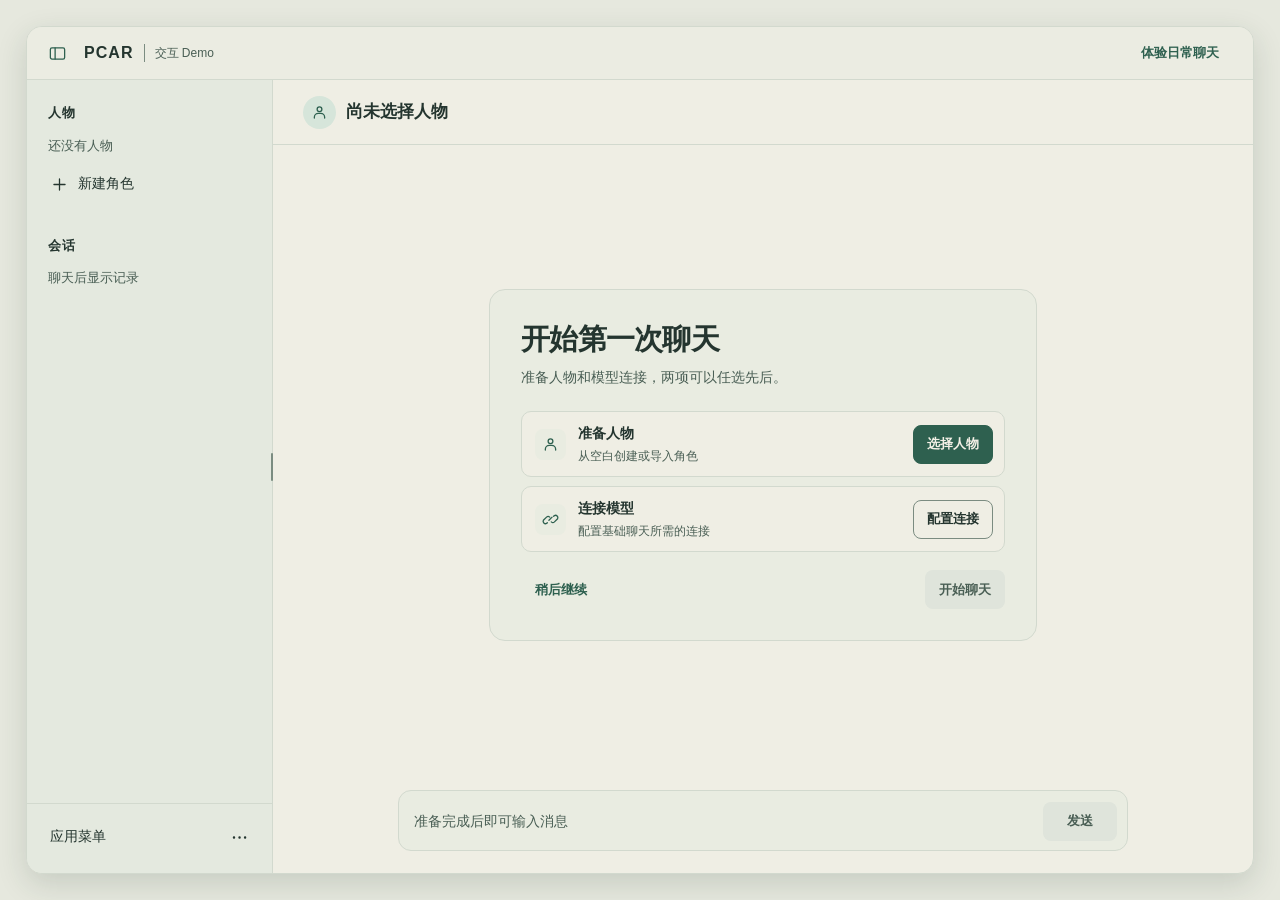
==== commit 532c3cc7: "feat: 合并 PCAR 1.3.0 会话命名与历史记忆候选" ====
--- a/persona_runtime/workbench_web/index.html
+++ b/persona_runtime/workbench_web/index.html
@@ -281,20 +281,6 @@
     .deepseek-guide-avatar::after { width: 14px; height: 7px; bottom: 4px; border-radius: 8px 8px 3px 3px; }
     .import-create-actions { width:100%; display:flex; align-items:center; flex-wrap:wrap; justify-content:space-between; gap:7px; }
     .import-create-actions label { display:flex; align-items:center; gap:5px; }
-    .import-card-toast { position: fixed; z-index: 1; inset-block-start: 14px; inset-inline: 0; inline-size: fit-content;
-      max-inline-size: calc(100vw - 28px); margin-inline: auto; padding: 9px 15px; border-radius: 10px;
-      background: var(--ink); color: var(--surface); font-weight: 600; text-align: center; overflow-wrap: anywhere;
-      pointer-events: none; box-shadow: 0 3px 12px var(--shadow); }
-    textarea[aria-invalid="true"] { border-color: var(--error); outline: 2px solid var(--error); outline-offset: 1px; }
-    dialog textarea.import-card-prompt { min-height: clamp(160px, 38dvh, 440px); line-height: 1.5; }
-    .field[hidden] { display: none; }
-    @keyframes pcar-card-field-shake {
-      25%, 75% { transform: translateX(-3px); }
-      50% { transform: translateX(3px); }
-    }
-    @media (prefers-reduced-motion: no-preference) {
-      .card-field-shake { animation: pcar-card-field-shake 230ms ease-out; }
-    }
     .import-template-row { display:flex; align-items:center; flex-wrap:wrap; justify-content:space-between; gap:8px; color:var(--muted); }
     .import-conflict-dialog { width:min(460px,calc(100vw - 30px)); }
     .import-conflict-row { display:grid; gap:6px; border-left:3px solid var(--error); padding:8px 12px; background:var(--surface); overflow-wrap:anywhere; }
@@ -545,6 +531,7 @@
     }
 
     function applySidebar() {
+      if (window.pcarMobile) return window.pcarMobile.sync();
       const narrow = sidebarQuery.matches;
       const expanded = narrow ? viewport.drawerOpen : !viewport.collapsed;
       byId("layout").classList.toggle("collapsed", !narrow && !expanded);
